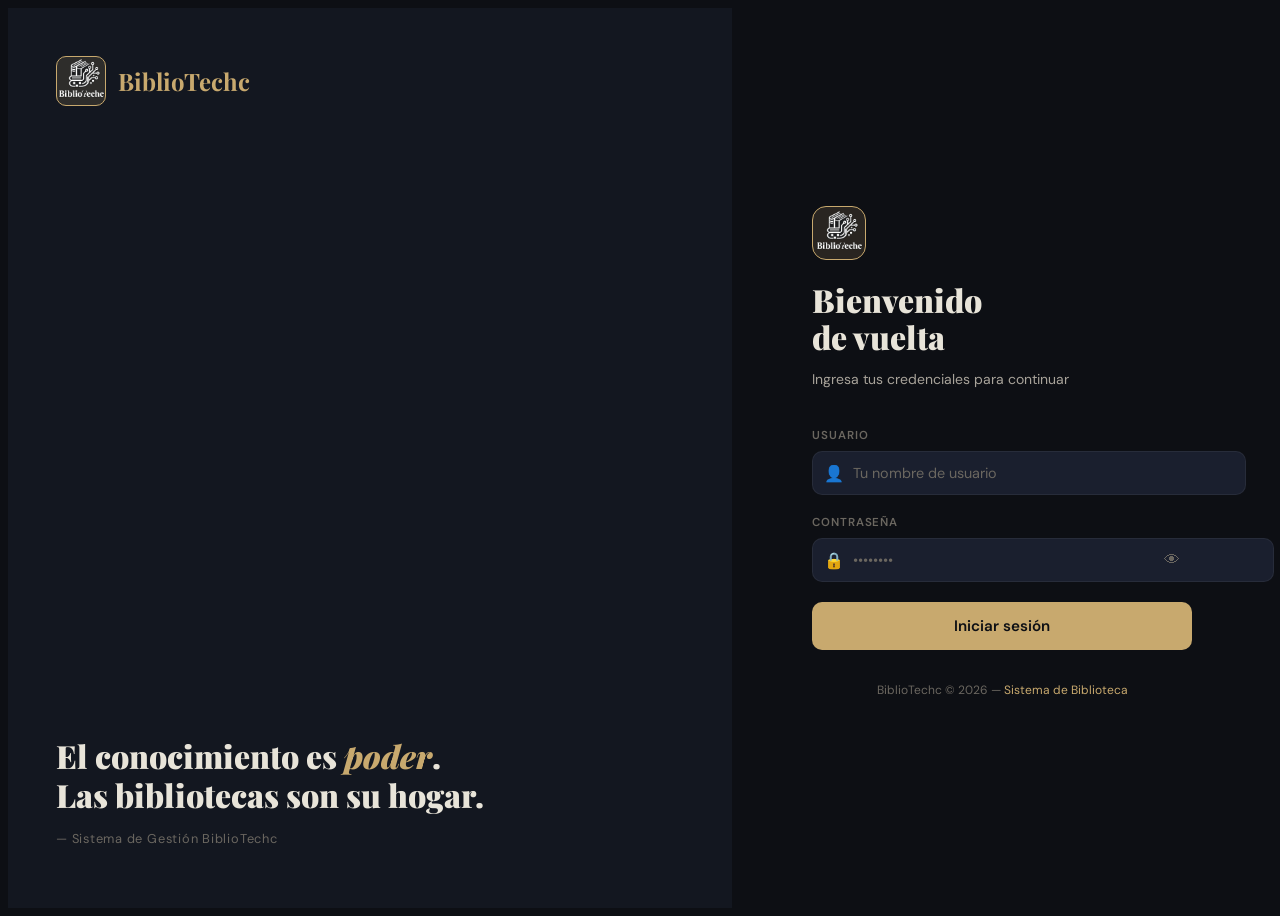
==== crear-acceso.html @ 3661be95 "pa subir" ====
<!DOCTYPE html>
<html lang="es">
<head>
  <meta charset="UTF-8"/>
  <meta name="viewport" content="width=device-width, initial-scale=1.0, viewport-fit=cover"/>
  <title>BiblioTechc — Crear acceso de administrador</title>
  <link rel="stylesheet" href="css/variables.css"/>
  <link rel="stylesheet" href="css/main.css"/>
  <link rel="stylesheet" href="css/components.css"/>
</head>
<body>
<div class="app-layout">

  <!-- SIDEBAR -->
  <aside class="sidebar" id="sidebar" role="navigation" aria-label="Menú principal">
    <div class="sidebar__brand">
      <div class="sidebar__logo-icon">📚</div>
      <span class="sidebar__brand-name">BiblioTechc</span>
    </div>
    <nav class="sidebar__nav">
      <div class="nav-section">
        <p class="nav-section__label">Principal</p>
        <a href="index.html"     class="nav-link"><span class="nav-link__icon">🏠</span> Inicio</a>
        <a href="dashboard.html" class="nav-link"><span class="nav-link__icon">📊</span> Dashboard</a>
        <a href="libros.html"    class="nav-link"><span class="nav-link__icon">📖</span> Libros</a>
        <a href="usuarios.html"  class="nav-link"><span class="nav-link__icon">👥</span> Usuarios</a>
        <a href="prestamos.html" class="nav-link"><span class="nav-link__icon">🔖</span> Préstamos</a>
      </div>
      <div class="nav-section">
        <p class="nav-section__label">Cuenta</p>
        <a href="perfil.html" class="nav-link"><span class="nav-link__icon">⚙️</span> Perfil</a>
        <a href="crear-acceso.html" class="nav-link"><span class="nav-link__icon">🔐</span> Crear acceso</a>
      </div>
    </nav>
    <div class="sidebar__footer">
      <div class="user-chip" id="logout-btn" role="button" tabindex="0">
        <div class="user-chip__avatar" id="user-initial">A</div>
        <div class="user-chip__info">
          <div class="user-chip__name" id="user-name">Usuario</div>
          <div class="user-chip__role">Administrador</div>
        </div>
        <span class="user-chip__logout">↩</span>
      </div>
    </div>
  </aside>

  <!-- MAIN -->
  <div class="main-content">
    <header class="topbar">
      <button class="sidebar-toggle" id="sidebar-toggle" aria-label="Abrir menú">☰</button>
      <div>
        <div class="topbar__title">Crear acceso</div>
        <div class="topbar__breadcrumb">
          <a href="usuarios.html" style="color:var(--clr-text-3);text-decoration:none">Usuarios</a>
          › <span>Crear acceso</span>
        </div>
      </div>
      <div class="topbar__spacer"></div>
      <a href="usuarios.html" class="btn btn--ghost btn--sm">← Volver</a>
    </header>

    <main class="page-body" style="max-width:640px">

      <div class="page-header animate-fade-up">
        <p class="page-header__eyebrow">Seguridad</p>
        <h1 class="page-header__title">Crear acceso de<br/>administrador</h1>
        <p class="page-header__sub">
          Asigna credenciales de acceso al sistema a un usuario con rol <strong>Admin</strong>.
          Solo los administradores pueden iniciar sesión.
        </p>
      </div>

      <!-- Info box -->
      <div style="
        background:var(--clr-accent-dim);
        border:1px solid var(--clr-border-2);
        border-radius:var(--r-md);
        padding:var(--sp-4) var(--sp-5);
        display:flex; gap:var(--sp-3); align-items:flex-start;
        margin-bottom:var(--sp-8);
      " class="animate-fade-up">
        <span style="font-size:1.2rem;flex-shrink:0">🔐</span>
        <div>
          <p style="font-size:var(--fs-sm);font-weight:var(--fw-med);color:var(--clr-accent);margin-bottom:4px">
            ¿Cómo funciona?
          </p>
          <p style="font-size:var(--fs-xs);color:var(--clr-text-2);line-height:1.7">
            El sistema vincula el acceso con el <code style="background:var(--clr-bg-4);padding:1px 5px;border-radius:3px;font-size:0.7rem">id_user</code>
            del usuario seleccionado. El campo <strong>usuario</strong> (nombre de acceso) actúa como
            identificador único en la colección <code style="background:var(--clr-bg-4);padding:1px 5px;border-radius:3px;font-size:0.7rem">login</code>.
          </p>
        </div>
      </div>

      <!-- Estado: cargando admins -->
      <div id="loading-admins" class="card animate-fade-up" style="text-align:center;padding:var(--sp-8)">
        <div class="spinner" style="margin:0 auto var(--sp-4)"></div>
        <p style="font-size:var(--fs-sm);color:var(--clr-text-3)">Cargando administradores disponibles…</p>
      </div>

      <!-- Estado: sin admins -->
      <div id="no-admins" class="card animate-fade-up hidden">
        <div class="empty-state" style="padding:var(--sp-10) var(--sp-4)">
          <div class="empty-state__icon">👤</div>
          <h3 class="empty-state__title">Sin administradores</h3>
          <p class="empty-state__sub">
            No hay usuarios con rol <strong>Admin</strong> registrados.<br/>
            Primero crea un usuario con ese rol en la sección Usuarios.
          </p>
          <a href="usuarios.html" class="btn btn--primary" style="margin-top:var(--sp-4)">
            Ir a Usuarios →
          </a>
        </div>
      </div>

      <!-- Formulario principal -->
      <div id="form-container" class="hidden">

        <!-- Paso 1: Seleccionar admin -->
        <div class="card card--glow animate-fade-up" style="margin-bottom:var(--sp-5)">
          <div class="card__header" style="margin-bottom:var(--sp-4)">
            <div>
              <div class="card__title">Paso 1 — Seleccionar administrador</div>
              <div class="card__sub">Solo usuarios con rol Admin pueden recibir acceso</div>
            </div>
          </div>

          <div class="form-group" style="margin-bottom:0">
            <label class="form-label" for="select-admin">
              Administrador <span class="required">*</span>
            </label>
            <select class="form-select" id="select-admin" style="width:100%">
              <option value="">— Selecciona un administrador —</option>
            </select>
            <p class="form-hint">Al seleccionar, se previsualiza su información</p>
          </div>
        </div>

        <!-- Preview del admin seleccionado -->
        <div id="admin-preview" class="card hidden animate-fade-up" style="margin-bottom:var(--sp-5)">
          <div style="display:flex;align-items:center;gap:var(--sp-4)">
            <div id="preview-avatar" style="
              width:52px;height:52px;border-radius:50%;
              background:var(--clr-accent-dim);
              border:2px solid var(--clr-accent);
              display:flex;align-items:center;justify-content:center;
              font-family:var(--ff-display);font-size:1.3rem;
              font-weight:900;color:var(--clr-accent);flex-shrink:0
            ">?</div>
            <div>
              <div id="preview-nombre" style="font-weight:var(--fw-semi);color:var(--clr-text)">—</div>
              <div id="preview-correo" style="font-size:var(--fs-xs);color:var(--clr-text-3);margin-top:2px">—</div>
              <div style="margin-top:6px">
                <span class="badge badge--gold">Admin</span>
                <span id="preview-id" class="badge badge--gray" style="margin-left:6px;font-size:0.65rem;font-family:monospace">id…</span>
              </div>
            </div>
          </div>
        </div>

        <!-- Paso 2: Credenciales -->
        <div class="card card--glow animate-fade-up" style="margin-bottom:var(--sp-6)">
          <div class="card__header" style="margin-bottom:var(--sp-4)">
            <div>
              <div class="card__title">Paso 2 — Credenciales de acceso</div>
              <div class="card__sub">Define el nombre de usuario y contraseña para el login</div>
            </div>
          </div>

          <form id="acceso-form" novalidate>
            <!-- usuario (= _id en colección login) -->
            <div class="form-group">
              <label class="form-label" for="f-usuario">
                Nombre de usuario <span class="required">*</span>
              </label>
              <div class="input-icon-wrap">
                <span class="icon-left" aria-hidden="true">👤</span>
                <input class="form-input has-left" type="text" id="f-usuario"
                  data-required
                  placeholder="ej: admin.garcia"
                  autocomplete="username"
                  spellcheck="false"/>
              </div>
              <p class="form-hint">Sin espacios ni caracteres especiales. Será el ID de login.</p>
              <p class="form-error" id="err-usuario">Campo requerido</p>
            </div>

            <!-- password -->
            <div class="form-group">
              <label class="form-label" for="f-password">
                Contraseña <span class="required">*</span>
              </label>
              <div class="input-icon-wrap">
                <span class="icon-left" aria-hidden="true">🔒</span>
                <input class="form-input has-left has-right" type="password" id="f-password"
                  data-required
                  placeholder="Mínimo 6 caracteres"
                  autocomplete="new-password"
                  minlength="6"/>
                <button type="button" class="icon-right" id="toggle-pw" aria-label="Mostrar contraseña">👁</button>
              </div>
              <p class="form-error" id="err-password">Mínimo 6 caracteres</p>
            </div>

            <!-- confirmar password -->
            <div class="form-group" style="margin-bottom:0">
              <label class="form-label" for="f-confirm">
                Confirmar contraseña <span class="required">*</span>
              </label>
              <div class="input-icon-wrap">
                <span class="icon-left" aria-hidden="true">🔒</span>
                <input class="form-input has-left" type="password" id="f-confirm"
                  data-required
                  placeholder="Repite la contraseña"
                  autocomplete="new-password"/>
              </div>
              <p class="form-error" id="err-confirm">Las contraseñas no coinciden</p>
            </div>
          </form>
        </div>

        <!-- Resumen antes de crear -->
        <div id="resumen-box" class="hidden animate-fade-up" style="
          background:var(--clr-green-dim);
          border:1px solid rgba(62,207,142,0.2);
          border-radius:var(--r-md);
          padding:var(--sp-4) var(--sp-5);
          margin-bottom:var(--sp-5);
          display:flex; gap:var(--sp-3); align-items:center;
        ">
          <span style="font-size:1.2rem">✅</span>
          <div style="font-size:var(--fs-sm);color:var(--clr-green)">
            Se creará el acceso para
            <strong id="resumen-nombre">—</strong>
            con usuario <strong id="resumen-usuario">—</strong>
          </div>
        </div>

        <!-- Botones -->
        <div style="display:flex;gap:var(--sp-3);justify-content:flex-end">
          <a href="usuarios.html" class="btn btn--ghost">Cancelar</a>
          <button class="btn btn--primary" id="btn-crear-acceso" style="min-width:180px">
            🔐 Crear acceso
          </button>
        </div>

      </div><!-- /form-container -->

    </main>
  </div>
</div>

<div class="toast-container"></div>

<script src="js/api.js"></script>
<script src="js/auth.js"></script>
<script src="js/crear-acceso.js"></script>
</body>
</html>
---- css/variables.css ----
/* ─────────────────────────────────────────
   BiblioTechc — variables.css
   Design tokens & custom properties
   Estética: Biblioteca nocturna · Editorial oscuro
   Fuentes: Playfair Display + DM Sans
───────────────────────────────────────── */

@import url('https://fonts.googleapis.com/css2?family=Playfair+Display:ital,wght@0,500;0,700;0,900;1,500&family=DM+Sans:ital,opsz,wght@0,9..40,300;0,9..40,400;0,9..40,500;0,9..40,600;1,9..40,300&display=swap');

:root {
  /* ── Paleta principal ── */
  --clr-bg:          #0d0f14;
  --clr-bg-2:        #131720;
  --clr-bg-3:        #1a1f2e;
  --clr-bg-4:        #212840;
  --clr-bg-card:     #161b28;
  --clr-bg-glass:    rgba(22, 27, 40, 0.75);

  --clr-accent:      #c8a96e;     /* dorado biblioteca */
  --clr-accent-soft: #e8c98a;
  --clr-accent-dim:  rgba(200, 169, 110, 0.15);
  --clr-accent-glow: rgba(200, 169, 110, 0.3);

  --clr-blue:        #4e8ef7;
  --clr-blue-dim:    rgba(78, 142, 247, 0.12);
  --clr-green:       #3ecf8e;
  --clr-green-dim:   rgba(62, 207, 142, 0.12);
  --clr-red:         #f06060;
  --clr-red-dim:     rgba(240, 96, 96, 0.12);
  --clr-amber:       #f5a623;
  --clr-amber-dim:   rgba(245, 166, 35, 0.12);

  --clr-text:        #e8e4d9;
  --clr-text-2:      #a8a39a;
  --clr-text-3:      #6b6760;
  --clr-text-inv:    #0d0f14;

  --clr-border:      rgba(200, 169, 110, 0.1);
  --clr-border-2:    rgba(200, 169, 110, 0.2);
  --clr-border-line: rgba(255,255,255,0.06);

  /* ── Tipografía ── */
  --ff-display: 'Playfair Display', Georgia, serif;
  --ff-body:    'DM Sans', system-ui, sans-serif;

  --fs-xs:   0.72rem;
  --fs-sm:   0.85rem;
  --fs-base: 1rem;
  --fs-md:   1.125rem;
  --fs-lg:   1.35rem;
  --fs-xl:   1.75rem;
  --fs-2xl:  2.25rem;
  --fs-3xl:  3rem;

  --fw-light:  300;
  --fw-reg:    400;
  --fw-med:    500;
  --fw-semi:   600;
  --fw-bold:   700;
  --fw-black:  900;

  --lh-tight:  1.15;
  --lh-normal: 1.5;
  --lh-loose:  1.8;

  /* ── Espaciado ── */
  --sp-1:  0.25rem;
  --sp-2:  0.5rem;
  --sp-3:  0.75rem;
  --sp-4:  1rem;
  --sp-5:  1.25rem;
  --sp-6:  1.5rem;
  --sp-8:  2rem;
  --sp-10: 2.5rem;
  --sp-12: 3rem;
  --sp-16: 4rem;

  /* ── Radios ── */
  --r-xs:  4px;
  --r-sm:  8px;
  --r-md:  12px;
  --r-lg:  16px;
  --r-xl:  24px;
  --r-full: 9999px;

  /* ── Sombras ── */
  --shadow-sm:    0 1px 4px rgba(0,0,0,0.4);
  --shadow-md:    0 4px 16px rgba(0,0,0,0.5);
  --shadow-lg:    0 8px 32px rgba(0,0,0,0.6);
  --shadow-glow:  0 0 20px rgba(200, 169, 110, 0.2);
  --shadow-card:  0 2px 12px rgba(0,0,0,0.4), 0 0 0 1px var(--clr-border);

  /* ── Transiciones ── */
  --tr-fast:   all 0.15s ease;
  --tr-base:   all 0.25s ease;
  --tr-slow:   all 0.4s ease;

  /* ── Layout ── */
  --sidebar-w: 240px;
  --topbar-h:  64px;
  --content-max: 1200px;

  /* ── Z-index ── */
  --z-base:    1;
  --z-nav:     100;
  --z-modal:   200;
  --z-toast:   300;
}
---- css/main.css ----
/* ─────────────────────────────────────────
   BiblioTechc — main.css
   Reset · Base · Layout · Utilidades
───────────────────────────────────────── */

/* ── Reset ── */
*, *::before, *::after { box-sizing: border-box; margin: 0; padding: 0; }
html { font-size: 16px; -webkit-text-size-adjust: 100%; scroll-behavior: smooth; }
body {
  font-family: var(--ff-body);
  font-weight: var(--fw-reg);
  font-size: var(--fs-base);
  line-height: var(--lh-normal);
  color: var(--clr-text);
  background-color: var(--clr-bg);
  min-height: 100dvh;
  -webkit-font-smoothing: antialiased;
  -moz-osx-font-smoothing: grayscale;
}
img, video { display: block; max-width: 100%; }
input, button, textarea, select { font: inherit; }
a { color: inherit; text-decoration: none; }
ul, ol { list-style: none; }
button { cursor: pointer; border: none; background: none; }

/* ── Tipografía base ── */
h1, h2, h3, h4 { font-family: var(--ff-display); line-height: var(--lh-tight); color: var(--clr-text); }
h1 { font-size: var(--fs-2xl); font-weight: var(--fw-bold); }
h2 { font-size: var(--fs-xl);  font-weight: var(--fw-bold); }
h3 { font-size: var(--fs-lg);  font-weight: var(--fw-med); }
h4 { font-size: var(--fs-md);  font-weight: var(--fw-med); }
p  { font-size: var(--fs-base); color: var(--clr-text-2); }
small { font-size: var(--fs-xs); color: var(--clr-text-3); }

/* ── Scroll personalizado ── */
::-webkit-scrollbar { width: 6px; height: 6px; }
::-webkit-scrollbar-track { background: var(--clr-bg-2); }
::-webkit-scrollbar-thumb { background: var(--clr-bg-4); border-radius: var(--r-full); }
::-webkit-scrollbar-thumb:hover { background: var(--clr-accent-dim); }

/* ── Layout base de app ── */
.app-layout {
  display: flex;
  min-height: 100dvh;
}

/* ── Sidebar ── */
.sidebar {
  position: fixed;
  top: 0; left: 0;
  width: var(--sidebar-w);
  height: 100dvh;
  background: var(--clr-bg-2);
  border-right: 1px solid var(--clr-border-line);
  display: flex;
  flex-direction: column;
  z-index: var(--z-nav);
  transition: transform 0.3s ease;
}

.sidebar__brand {
  padding: var(--sp-6) var(--sp-6) var(--sp-5);
  border-bottom: 1px solid var(--clr-border-line);
  display: flex;
  align-items: center;
  gap: var(--sp-3);
}

.sidebar__logo-icon {
  width: 36px; height: 36px;
  background: var(--clr-accent-dim);
  border: 1px solid var(--clr-accent);
  border-radius: var(--r-sm);
  display: flex; align-items: center; justify-content: center;
  font-size: 18px;
}

.sidebar__brand-name {
  font-family: var(--ff-display);
  font-size: var(--fs-lg);
  font-weight: var(--fw-bold);
  color: var(--clr-accent);
  letter-spacing: -0.02em;
}

.sidebar__nav { flex: 1; padding: var(--sp-4) var(--sp-3); overflow-y: auto; }

.nav-section { margin-bottom: var(--sp-6); }
.nav-section__label {
  font-size: var(--fs-xs);
  font-weight: var(--fw-semi);
  color: var(--clr-text-3);
  letter-spacing: 0.1em;
  text-transform: uppercase;
  padding: 0 var(--sp-3) var(--sp-2);
}

.nav-link {
  display: flex;
  align-items: center;
  gap: var(--sp-3);
  padding: var(--sp-3) var(--sp-3);
  border-radius: var(--r-sm);
  color: var(--clr-text-2);
  font-size: var(--fs-sm);
  font-weight: var(--fw-med);
  transition: var(--tr-base);
  position: relative;
}
.nav-link:hover {
  background: var(--clr-bg-3);
  color: var(--clr-text);
}
.nav-link.active {
  background: var(--clr-accent-dim);
  color: var(--clr-accent);
  border: 1px solid var(--clr-border);
}
.nav-link.active::before {
  content: '';
  position: absolute;
  left: -3px; top: 50%; transform: translateY(-50%);
  width: 3px; height: 60%;
  background: var(--clr-accent);
  border-radius: var(--r-full);
}
.nav-link__icon { font-size: 18px; opacity: 0.8; flex-shrink: 0; }
.nav-link__badge {
  margin-left: auto;
  background: var(--clr-accent-dim);
  color: var(--clr-accent);
  border: 1px solid var(--clr-border);
  font-size: var(--fs-xs);
  font-weight: var(--fw-semi);
  padding: 1px 7px;
  border-radius: var(--r-full);
}

.sidebar__footer {
  padding: var(--sp-4) var(--sp-3);
  border-top: 1px solid var(--clr-border-line);
}

.user-chip {
  display: flex; align-items: center; gap: var(--sp-3);
  padding: var(--sp-3);
  border-radius: var(--r-sm);
  background: var(--clr-bg-3);
  cursor: pointer;
  transition: var(--tr-base);
}
.user-chip:hover { background: var(--clr-bg-4); }
.user-chip__avatar {
  width: 32px; height: 32px;
  border-radius: var(--r-full);
  background: var(--clr-accent-dim);
  border: 1px solid var(--clr-accent);
  display: flex; align-items: center; justify-content: center;
  font-size: var(--fs-sm);
  font-weight: var(--fw-bold);
  color: var(--clr-accent);
  font-family: var(--ff-display);
  flex-shrink: 0;
}
.user-chip__info { flex: 1; min-width: 0; }
.user-chip__name { font-size: var(--fs-sm); font-weight: var(--fw-med); color: var(--clr-text); white-space: nowrap; overflow: hidden; text-overflow: ellipsis; }
.user-chip__role { font-size: var(--fs-xs); color: var(--clr-text-3); }
.user-chip__logout { color: var(--clr-text-3); font-size: 16px; transition: var(--tr-fast); }
.user-chip:hover .user-chip__logout { color: var(--clr-red); }

/* ── Main content ── */
.main-content {
  margin-left: var(--sidebar-w);
  flex: 1;
  min-height: 100dvh;
  display: flex;
  flex-direction: column;
}

.topbar {
  position: sticky; top: 0; z-index: var(--z-nav);
  height: var(--topbar-h);
  background: var(--clr-bg-glass);
  backdrop-filter: blur(16px);
  -webkit-backdrop-filter: blur(16px);
  border-bottom: 1px solid var(--clr-border-line);
  display: flex; align-items: center;
  padding: 0 var(--sp-8);
  gap: var(--sp-4);
}

.topbar__title {
  font-family: var(--ff-display);
  font-size: var(--fs-md);
  font-weight: var(--fw-med);
  color: var(--clr-text);
}
.topbar__breadcrumb {
  font-size: var(--fs-sm);
  color: var(--clr-text-3);
}
.topbar__breadcrumb span { color: var(--clr-accent); }

.topbar__spacer { flex: 1; }

.topbar__search {
  position: relative;
}
.topbar__search input {
  background: var(--clr-bg-3);
  border: 1px solid var(--clr-border-line);
  border-radius: var(--r-full);
  padding: var(--sp-2) var(--sp-4) var(--sp-2) calc(var(--sp-4) + 20px);
  color: var(--clr-text);
  font-size: var(--fs-sm);
  width: 220px;
  transition: var(--tr-base);
}
.topbar__search input::placeholder { color: var(--clr-text-3); }
.topbar__search input:focus {
  outline: none;
  border-color: var(--clr-accent);
  width: 280px;
  box-shadow: var(--shadow-glow);
}
.topbar__search-icon {
  position: absolute; left: var(--sp-3); top: 50%; transform: translateY(-50%);
  color: var(--clr-text-3); font-size: 15px;
}

.page-body {
  flex: 1;
  padding: var(--sp-8);
  max-width: var(--content-max);
  width: 100%;
}

/* ── Decoration ── */
.page-header {
  margin-bottom: var(--sp-8);
}
.page-header__eyebrow {
  font-size: var(--fs-xs);
  font-weight: var(--fw-semi);
  color: var(--clr-accent);
  letter-spacing: 0.1em;
  text-transform: uppercase;
  margin-bottom: var(--sp-2);
}
.page-header__title {
  font-family: var(--ff-display);
  font-size: var(--fs-2xl);
  font-weight: var(--fw-black);
  color: var(--clr-text);
  line-height: var(--lh-tight);
  margin-bottom: var(--sp-2);
}
.page-header__sub { font-size: var(--fs-sm); color: var(--clr-text-2); }

/* ── Separador decorativo ── */
.divider { height: 1px; background: var(--clr-border-line); margin: var(--sp-6) 0; }

/* ── Utilities ── */
.text-accent  { color: var(--clr-accent); }
.text-muted   { color: var(--clr-text-2); }
.text-dim     { color: var(--clr-text-3); }
.text-danger  { color: var(--clr-red); }
.text-success { color: var(--clr-green); }
.text-center  { text-align: center; }
.font-display { font-family: var(--ff-display); }
.fw-bold      { font-weight: var(--fw-bold); }

.flex         { display: flex; }
.flex-center  { display: flex; align-items: center; justify-content: center; }
.flex-between { display: flex; align-items: center; justify-content: space-between; }
.flex-gap-2   { gap: var(--sp-2); }
.flex-gap-3   { gap: var(--sp-3); }
.flex-gap-4   { gap: var(--sp-4); }
.items-center { align-items: center; }

.grid-2 { display: grid; grid-template-columns: repeat(2, 1fr); gap: var(--sp-4); }
.grid-3 { display: grid; grid-template-columns: repeat(3, 1fr); gap: var(--sp-4); }
.grid-4 { display: grid; grid-template-columns: repeat(4, 1fr); gap: var(--sp-4); }

.hidden { display: none !important; }
.sr-only { position: absolute; width: 1px; height: 1px; padding: 0; margin: -1px; overflow: hidden; clip: rect(0,0,0,0); white-space: nowrap; border: 0; }

/* ── Animaciones de entrada ── */
@keyframes fadeUp {
  from { opacity: 0; transform: translateY(16px); }
  to   { opacity: 1; transform: translateY(0); }
}
@keyframes fadeIn {
  from { opacity: 0; }
  to   { opacity: 1; }
}
@keyframes shimmer {
  from { background-position: -200% 0; }
  to   { background-position:  200% 0; }
}
@keyframes spin {
  to { transform: rotate(360deg); }
}
@keyframes pulse {
  0%, 100% { opacity: 1; }
  50%       { opacity: 0.5; }
}

.animate-fade-up   { animation: fadeUp 0.4s ease both; }
.animate-fade-in   { animation: fadeIn 0.3s ease both; }

/* stagger hijos */
.stagger > *:nth-child(1) { animation-delay: 0.05s; }
.stagger > *:nth-child(2) { animation-delay: 0.10s; }
.stagger > *:nth-child(3) { animation-delay: 0.15s; }
.stagger > *:nth-child(4) { animation-delay: 0.20s; }
.stagger > *:nth-child(5) { animation-delay: 0.25s; }
.stagger > *:nth-child(6) { animation-delay: 0.30s; }

/* ── Skeleton loader ── */
.skeleton {
  background: linear-gradient(90deg, var(--clr-bg-3) 25%, var(--clr-bg-4) 50%, var(--clr-bg-3) 75%);
  background-size: 200% 100%;
  animation: shimmer 1.5s infinite;
  border-radius: var(--r-sm);
}

/* ── Spinner ── */
.spinner {
  width: 20px; height: 20px;
  border: 2px solid var(--clr-bg-4);
  border-top-color: var(--clr-accent);
  border-radius: 50%;
  animation: spin 0.7s linear infinite;
  display: inline-block;
}

/* ── Responsive: colapsar sidebar en móvil ── */
.sidebar-toggle {
  display: none;
  align-items: center; justify-content: center;
  width: 36px; height: 36px;
  background: var(--clr-bg-3);
  border: 1px solid var(--clr-border-line);
  border-radius: var(--r-sm);
  color: var(--clr-text);
  font-size: 20px;
}

@media (max-width: 768px) {
  .sidebar { transform: translateX(-100%); }
  .sidebar.open { transform: translateX(0); box-shadow: var(--shadow-lg); }
  .main-content { margin-left: 0; }
  .sidebar-toggle { display: flex; }
  .page-body { padding: var(--sp-4); }
  .grid-4 { grid-template-columns: repeat(2, 1fr); }
  .grid-3 { grid-template-columns: repeat(2, 1fr); }
  .topbar { padding: 0 var(--sp-4); }
  .topbar__search input { width: 160px; }
  .sidebar-overlay {
    position: fixed; inset: 0;
    background: rgba(0,0,0,0.5);
    z-index: calc(var(--z-nav) - 1);
  }
}
---- css/components.css ----
/* ─────────────────────────────────────────
   BiblioTechc — components.css
   Botones · Cards · Tablas · Modales
   Formularios · Toasts · Badges · Tags
───────────────────────────────────────── */

/* ════════════════════════
   BOTONES
════════════════════════ */
.btn {
  display: inline-flex;
  align-items: center;
  justify-content: center;
  gap: var(--sp-2);
  padding: var(--sp-2) var(--sp-5);
  border-radius: var(--r-sm);
  font-family: var(--ff-body);
  font-size: var(--fs-sm);
  font-weight: var(--fw-med);
  line-height: 1;
  cursor: pointer;
  transition: var(--tr-base);
  white-space: nowrap;
  border: 1px solid transparent;
  position: relative;
  overflow: hidden;
}
.btn:disabled { opacity: 0.45; cursor: not-allowed; pointer-events: none; }
.btn:focus-visible { outline: 2px solid var(--clr-accent); outline-offset: 2px; }

/* ripple */
.btn::after {
  content: '';
  position: absolute;
  inset: 0;
  background: white;
  opacity: 0;
  transition: opacity 0.2s;
}
.btn:active::after { opacity: 0.08; }

.btn--primary {
  background: var(--clr-accent);
  color: var(--clr-text-inv);
  border-color: var(--clr-accent);
}
.btn--primary:hover {
  background: var(--clr-accent-soft);
  box-shadow: 0 4px 12px rgba(200,169,110,0.35);
  transform: translateY(-1px);
}

.btn--ghost {
  background: transparent;
  color: var(--clr-text-2);
  border-color: var(--clr-border-line);
}
.btn--ghost:hover { background: var(--clr-bg-3); color: var(--clr-text); border-color: var(--clr-border-2); }

.btn--danger {
  background: var(--clr-red-dim);
  color: var(--clr-red);
  border-color: rgba(240,96,96,0.25);
}
.btn--danger:hover { background: rgba(240,96,96,0.2); box-shadow: 0 0 12px rgba(240,96,96,0.2); }

.btn--success {
  background: var(--clr-green-dim);
  color: var(--clr-green);
  border-color: rgba(62,207,142,0.25);
}
.btn--success:hover { background: rgba(62,207,142,0.2); }

.btn--sm { padding: var(--sp-1) var(--sp-3); font-size: var(--fs-xs); }
.btn--lg { padding: var(--sp-3) var(--sp-8); font-size: var(--fs-base); }
.btn--full { width: 100%; }
.btn--icon { padding: var(--sp-2); width: 36px; height: 36px; }
.btn--loading { pointer-events: none; }
.btn--loading .btn-label { opacity: 0; }
.btn--loading::before {
  content: '';
  position: absolute;
  width: 16px; height: 16px;
  border: 2px solid currentColor;
  border-top-color: transparent;
  border-radius: 50%;
  animation: spin 0.6s linear infinite;
}

/* ════════════════════════
   CARDS
════════════════════════ */
.card {
  background: var(--clr-bg-card);
  border: 1px solid var(--clr-border-line);
  border-radius: var(--r-lg);
  padding: var(--sp-6);
  position: relative;
  overflow: hidden;
  transition: var(--tr-base);
}
.card:hover { border-color: var(--clr-border); }

.card--interactive { cursor: pointer; }
.card--interactive:hover {
  transform: translateY(-2px);
  box-shadow: var(--shadow-md);
  border-color: var(--clr-accent);
}

.card--glow::before {
  content: '';
  position: absolute;
  top: 0; left: 0; right: 0;
  height: 1px;
  background: linear-gradient(90deg, transparent, var(--clr-accent), transparent);
}

.card__header { display: flex; align-items: flex-start; justify-content: space-between; margin-bottom: var(--sp-4); }
.card__title  { font-family: var(--ff-display); font-size: var(--fs-md); font-weight: var(--fw-semi); color: var(--clr-text); }
.card__sub    { font-size: var(--fs-xs); color: var(--clr-text-3); margin-top: var(--sp-1); }

/* ── Stat card ── */
.stat-card {
  background: var(--clr-bg-card);
  border: 1px solid var(--clr-border-line);
  border-radius: var(--r-lg);
  padding: var(--sp-6);
  position: relative;
  overflow: hidden;
  transition: var(--tr-base);
}
.stat-card:hover { border-color: var(--clr-border); transform: translateY(-2px); }

.stat-card__icon {
  width: 44px; height: 44px;
  border-radius: var(--r-md);
  display: flex; align-items: center; justify-content: center;
  font-size: 22px;
  margin-bottom: var(--sp-4);
}
.stat-card__icon--gold    { background: var(--clr-accent-dim); color: var(--clr-accent); }
.stat-card__icon--blue    { background: var(--clr-blue-dim);   color: var(--clr-blue); }
.stat-card__icon--green   { background: var(--clr-green-dim);  color: var(--clr-green); }
.stat-card__icon--amber   { background: var(--clr-amber-dim);  color: var(--clr-amber); }
.stat-card__icon--red     { background: var(--clr-red-dim);    color: var(--clr-red); }

.stat-card__value {
  font-family: var(--ff-display);
  font-size: var(--fs-3xl);
  font-weight: var(--fw-black);
  color: var(--clr-text);
  line-height: 1;
  margin-bottom: var(--sp-1);
}
.stat-card__label { font-size: var(--fs-sm); color: var(--clr-text-2); }
.stat-card__delta {
  font-size: var(--fs-xs);
  font-weight: var(--fw-med);
  margin-top: var(--sp-3);
  display: flex;
  align-items: center;
  gap: var(--sp-1);
}
.stat-card__delta--up   { color: var(--clr-green); }
.stat-card__delta--down { color: var(--clr-red); }

/* ── Book card ── */
.book-card {
  background: var(--clr-bg-card);
  border: 1px solid var(--clr-border-line);
  border-radius: var(--r-lg);
  overflow: hidden;
  transition: var(--tr-base);
  cursor: pointer;
}
.book-card:hover { border-color: var(--clr-accent); transform: translateY(-2px); box-shadow: var(--shadow-md); }
.book-card__cover {
  width: 100%;
  aspect-ratio: 3/2;
  object-fit: cover;
  background: var(--clr-bg-3);
}
.book-card__cover-placeholder {
  width: 100%;
  aspect-ratio: 3/2;
  background: var(--clr-bg-3);
  display: flex; align-items: center; justify-content: center;
  font-size: 40px;
  color: var(--clr-text-3);
}
.book-card__body { padding: var(--sp-4); }
.book-card__title { font-family: var(--ff-display); font-size: var(--fs-sm); font-weight: var(--fw-semi); color: var(--clr-text); margin-bottom: var(--sp-1); line-height: 1.3; }
.book-card__author { font-size: var(--fs-xs); color: var(--clr-text-3); margin-bottom: var(--sp-3); }
.book-card__footer { display: flex; align-items: center; justify-content: space-between; }

/* ════════════════════════
   TABLAS
════════════════════════ */
.table-wrapper {
  width: 100%;
  overflow-x: auto;
  border-radius: var(--r-lg);
  border: 1px solid var(--clr-border-line);
  background: var(--clr-bg-card);
}

.data-table {
  width: 100%;
  border-collapse: collapse;
  font-size: var(--fs-sm);
}

.data-table thead {
  background: var(--clr-bg-3);
  border-bottom: 1px solid var(--clr-border-line);
}
.data-table th {
  text-align: left;
  padding: var(--sp-3) var(--sp-5);
  font-size: var(--fs-xs);
  font-weight: var(--fw-semi);
  color: var(--clr-text-3);
  letter-spacing: 0.06em;
  text-transform: uppercase;
  white-space: nowrap;
  cursor: pointer;
  user-select: none;
  transition: color 0.2s;
}
.data-table th:hover { color: var(--clr-accent); }
.data-table th .sort-icon { margin-left: var(--sp-1); opacity: 0.5; }
.data-table th.sorted .sort-icon { opacity: 1; color: var(--clr-accent); }

.data-table td {
  padding: var(--sp-4) var(--sp-5);
  color: var(--clr-text-2);
  border-bottom: 1px solid var(--clr-border-line);
  white-space: nowrap;
}
.data-table tr:last-child td { border-bottom: none; }
.data-table tbody tr {
  transition: background 0.15s;
}
.data-table tbody tr:hover { background: var(--clr-bg-3); }

.data-table .cell-primary { color: var(--clr-text); font-weight: var(--fw-med); }
.data-table .cell-mono    { font-family: monospace; font-size: var(--fs-xs); color: var(--clr-text-3); }
.data-table .cell-actions { display: flex; gap: var(--sp-2); justify-content: flex-end; }

/* ── Tabla vacía ── */
.table-empty {
  text-align: center;
  padding: var(--sp-16) var(--sp-8);
  color: var(--clr-text-3);
}
.table-empty__icon { font-size: 48px; opacity: 0.3; margin-bottom: var(--sp-4); }
.table-empty__msg  { font-size: var(--fs-sm); }

/* ════════════════════════
   MODALES
════════════════════════ */
.modal-backdrop {
  position: fixed; inset: 0;
  background: rgba(0,0,0,0.7);
  backdrop-filter: blur(4px);
  -webkit-backdrop-filter: blur(4px);
  z-index: var(--z-modal);
  display: flex; align-items: center; justify-content: center;
  padding: var(--sp-4);
  opacity: 0;
  pointer-events: none;
  transition: opacity 0.25s ease;
}
.modal-backdrop.open {
  opacity: 1;
  pointer-events: auto;
}

.modal {
  background: var(--clr-bg-2);
  border: 1px solid var(--clr-border);
  border-radius: var(--r-xl);
  width: 100%;
  max-width: 560px;
  max-height: 90dvh;
  overflow-y: auto;
  transform: translateY(20px) scale(0.97);
  transition: transform 0.3s ease, opacity 0.3s ease;
  opacity: 0;
  box-shadow: var(--shadow-lg), var(--shadow-glow);
}
.modal-backdrop.open .modal {
  transform: translateY(0) scale(1);
  opacity: 1;
}

.modal__header {
  display: flex; align-items: center; justify-content: space-between;
  padding: var(--sp-6) var(--sp-6) var(--sp-4);
  border-bottom: 1px solid var(--clr-border-line);
  position: sticky; top: 0; background: var(--clr-bg-2); z-index: 1;
}
.modal__title   { font-family: var(--ff-display); font-size: var(--fs-lg); font-weight: var(--fw-bold); color: var(--clr-text); }
.modal__close   { width: 32px; height: 32px; border-radius: var(--r-sm); display: flex; align-items: center; justify-content: center; color: var(--clr-text-3); font-size: 20px; transition: var(--tr-fast); }
.modal__close:hover { background: var(--clr-bg-3); color: var(--clr-text); }

.modal__body    { padding: var(--sp-6); }
.modal__footer  { padding: var(--sp-4) var(--sp-6); border-top: 1px solid var(--clr-border-line); display: flex; gap: var(--sp-3); justify-content: flex-end; }

/* ════════════════════════
   FORMULARIOS
════════════════════════ */
.form-group { margin-bottom: var(--sp-5); }
.form-row   { display: grid; grid-template-columns: 1fr 1fr; gap: var(--sp-4); }

.form-label {
  display: block;
  font-size: var(--fs-xs);
  font-weight: var(--fw-semi);
  color: var(--clr-text-3);
  letter-spacing: 0.06em;
  text-transform: uppercase;
  margin-bottom: var(--sp-2);
}
.form-label .required { color: var(--clr-red); margin-left: 2px; }

.form-input, .form-select, .form-textarea {
  width: 100%;
  background: var(--clr-bg-3);
  border: 1px solid var(--clr-border-line);
  border-radius: var(--r-sm);
  padding: var(--sp-3) var(--sp-4);
  color: var(--clr-text);
  font-size: var(--fs-sm);
  transition: var(--tr-base);
  appearance: none;
}
.form-input::placeholder, .form-textarea::placeholder { color: var(--clr-text-3); }
.form-input:focus, .form-select:focus, .form-textarea:focus {
  outline: none;
  border-color: var(--clr-accent);
  box-shadow: 0 0 0 3px var(--clr-accent-dim);
  background: var(--clr-bg-4);
}
.form-input.error, .form-select.error, .form-textarea.error {
  border-color: var(--clr-red);
  box-shadow: 0 0 0 3px var(--clr-red-dim);
}

.form-select { background-image: url("data:image/svg+xml,%3Csvg width='12' height='8' viewBox='0 0 12 8' xmlns='http://www.w3.org/2000/svg'%3E%3Cpath d='M1 1l5 5 5-5' stroke='%236b6760' stroke-width='1.5' fill='none' stroke-linecap='round'/%3E%3C/svg%3E"); background-repeat: no-repeat; background-position: right 12px center; padding-right: 36px; }
.form-select option { background: var(--clr-bg-2); }

.form-textarea { resize: vertical; min-height: 88px; }

.form-hint  { font-size: var(--fs-xs); color: var(--clr-text-3); margin-top: var(--sp-1); }
.form-error { font-size: var(--fs-xs); color: var(--clr-red);     margin-top: var(--sp-1); display: none; }
.form-group.has-error .form-error { display: block; }

/* ── Input con icono ── */
.input-icon-wrap { position: relative; }
.input-icon-wrap .icon-left  { position: absolute; left: var(--sp-3); top: 50%; transform: translateY(-50%); color: var(--clr-text-3); font-size: 16px; pointer-events: none; }
.input-icon-wrap .icon-right { position: absolute; right: var(--sp-3); top: 50%; transform: translateY(-50%); color: var(--clr-text-3); font-size: 16px; cursor: pointer; }
.input-icon-wrap .form-input.has-left  { padding-left: calc(var(--sp-3) + 24px); }
.input-icon-wrap .form-input.has-right { padding-right: calc(var(--sp-3) + 24px); }

/* ════════════════════════
   BADGES / TAGS
════════════════════════ */
.badge {
  display: inline-flex; align-items: center; gap: 4px;
  padding: 2px 10px;
  border-radius: var(--r-full);
  font-size: var(--fs-xs);
  font-weight: var(--fw-semi);
  letter-spacing: 0.03em;
  border: 1px solid transparent;
}
.badge--gold    { background: var(--clr-accent-dim); color: var(--clr-accent);   border-color: var(--clr-border); }
.badge--blue    { background: var(--clr-blue-dim);   color: var(--clr-blue);     border-color: rgba(78,142,247,0.2); }
.badge--green   { background: var(--clr-green-dim);  color: var(--clr-green);    border-color: rgba(62,207,142,0.2); }
.badge--red     { background: var(--clr-red-dim);    color: var(--clr-red);      border-color: rgba(240,96,96,0.2); }
.badge--amber   { background: var(--clr-amber-dim);  color: var(--clr-amber);    border-color: rgba(245,166,35,0.2); }
.badge--gray    { background: var(--clr-bg-3);       color: var(--clr-text-2);   border-color: var(--clr-border-line); }

.badge .dot { width: 6px; height: 6px; border-radius: 50%; background: currentColor; }

/* ════════════════════════
   TOASTS
════════════════════════ */
.toast-container {
  position: fixed;
  bottom: var(--sp-6); right: var(--sp-6);
  z-index: var(--z-toast);
  display: flex; flex-direction: column; gap: var(--sp-3);
  pointer-events: none;
}

.toast {
  background: var(--clr-bg-2);
  border: 1px solid var(--clr-border);
  border-radius: var(--r-md);
  padding: var(--sp-4) var(--sp-5);
  display: flex; align-items: flex-start; gap: var(--sp-3);
  box-shadow: var(--shadow-lg);
  min-width: 300px; max-width: 400px;
  pointer-events: auto;
  animation: slideInRight 0.3s ease;
  transition: var(--tr-base);
}
@keyframes slideInRight {
  from { transform: translateX(100%); opacity: 0; }
  to   { transform: translateX(0);    opacity: 1; }
}
.toast.hiding { animation: slideOutRight 0.3s ease forwards; }
@keyframes slideOutRight {
  to { transform: translateX(120%); opacity: 0; }
}

.toast__icon { font-size: 20px; flex-shrink: 0; margin-top: 1px; }
.toast__content { flex: 1; }
.toast__title { font-size: var(--fs-sm); font-weight: var(--fw-med); color: var(--clr-text); margin-bottom: 2px; }
.toast__msg   { font-size: var(--fs-xs); color: var(--clr-text-2); }
.toast__close { color: var(--clr-text-3); font-size: 16px; cursor: pointer; flex-shrink: 0; }

.toast--success { border-left: 3px solid var(--clr-green);  }
.toast--success .toast__icon { color: var(--clr-green); }
.toast--error   { border-left: 3px solid var(--clr-red);    }
.toast--error   .toast__icon { color: var(--clr-red); }
.toast--info    { border-left: 3px solid var(--clr-blue);   }
.toast--info    .toast__icon { color: var(--clr-blue); }
.toast--warning { border-left: 3px solid var(--clr-amber);  }
.toast--warning .toast__icon { color: var(--clr-amber); }

/* ════════════════════════
   PAGINACIÓN
════════════════════════ */
.pagination {
  display: flex; align-items: center; gap: var(--sp-2);
  justify-content: center;
  padding: var(--sp-6) 0 var(--sp-2);
}
.pagination__btn {
  width: 36px; height: 36px;
  border-radius: var(--r-sm);
  display: flex; align-items: center; justify-content: center;
  background: var(--clr-bg-3);
  border: 1px solid var(--clr-border-line);
  color: var(--clr-text-2);
  font-size: var(--fs-sm);
  transition: var(--tr-fast);
  cursor: pointer;
}
.pagination__btn:hover    { border-color: var(--clr-accent); color: var(--clr-accent); }
.pagination__btn.active   { background: var(--clr-accent); color: var(--clr-text-inv); border-color: var(--clr-accent); font-weight: var(--fw-semi); }
.pagination__btn:disabled { opacity: 0.35; cursor: not-allowed; }
.pagination__info { font-size: var(--fs-xs); color: var(--clr-text-3); margin: 0 var(--sp-3); }

/* ════════════════════════
   CONFIRM DIALOG
════════════════════════ */
.confirm-dialog .modal { max-width: 400px; }
.confirm-dialog__body { text-align: center; padding: var(--sp-8) var(--sp-6); }
.confirm-dialog__icon { font-size: 48px; margin-bottom: var(--sp-4); }
.confirm-dialog__title { font-family: var(--ff-display); font-size: var(--fs-lg); color: var(--clr-text); margin-bottom: var(--sp-2); }
.confirm-dialog__msg { font-size: var(--fs-sm); color: var(--clr-text-2); }

/* ════════════════════════
   TOOLBAR (filtros + acciones)
════════════════════════ */
.toolbar {
  display: flex; align-items: center; gap: var(--sp-3);
  flex-wrap: wrap;
  margin-bottom: var(--sp-5);
}
.toolbar__left  { display: flex; align-items: center; gap: var(--sp-3); flex: 1; flex-wrap: wrap; }
.toolbar__right { display: flex; align-items: center; gap: var(--sp-2); flex-shrink: 0; }

.search-bar {
  position: relative;
  flex: 1; min-width: 220px; max-width: 360px;
}
.search-bar input {
  width: 100%;
  background: var(--clr-bg-3);
  border: 1px solid var(--clr-border-line);
  border-radius: var(--r-sm);
  padding: var(--sp-2) var(--sp-4) var(--sp-2) calc(var(--sp-4) + 22px);
  color: var(--clr-text);
  font-size: var(--fs-sm);
  transition: var(--tr-base);
}
.search-bar input::placeholder { color: var(--clr-text-3); }
.search-bar input:focus { outline: none; border-color: var(--clr-accent); box-shadow: 0 0 0 3px var(--clr-accent-dim); }
.search-bar .search-icon { position: absolute; left: var(--sp-3); top: 50%; transform: translateY(-50%); color: var(--clr-text-3); font-size: 15px; }

/* ════════════════════════
   DETAIL PANEL (libro / usuario)
════════════════════════ */
.detail-row {
  display: flex; gap: var(--sp-4);
  padding: var(--sp-3) 0;
  border-bottom: 1px solid var(--clr-border-line);
  align-items: flex-start;
}
.detail-row:last-child { border-bottom: none; }
.detail-row__label { font-size: var(--fs-xs); font-weight: var(--fw-semi); color: var(--clr-text-3); letter-spacing: 0.06em; text-transform: uppercase; min-width: 130px; flex-shrink: 0; padding-top: 2px; }
.detail-row__value { font-size: var(--fs-sm); color: var(--clr-text); word-break: break-word; }

/* ════════════════════════
   AVAILABILITY BAR
════════════════════════ */
.avail-bar { margin-top: var(--sp-2); }
.avail-bar__track {
  height: 6px;
  background: var(--clr-bg-4);
  border-radius: var(--r-full);
  overflow: hidden;
}
.avail-bar__fill {
  height: 100%;
  border-radius: var(--r-full);
  background: var(--clr-green);
  transition: width 0.6s ease;
}
.avail-bar__fill.medium { background: var(--clr-amber); }
.avail-bar__fill.low    { background: var(--clr-red); }
.avail-bar__label { font-size: var(--fs-xs); color: var(--clr-text-3); margin-top: var(--sp-1); }

/* ════════════════════════
   EMPTY STATE (genérico)
════════════════════════ */
.empty-state {
  display: flex; flex-direction: column; align-items: center;
  text-align: center;
  padding: var(--sp-16) var(--sp-8);
  color: var(--clr-text-3);
}
.empty-state__icon { font-size: 56px; opacity: 0.25; margin-bottom: var(--sp-6); }
.empty-state__title { font-family: var(--ff-display); font-size: var(--fs-lg); color: var(--clr-text-2); margin-bottom: var(--sp-2); }
.empty-state__sub   { font-size: var(--fs-sm); color: var(--clr-text-3); max-width: 340px; margin-bottom: var(--sp-6); }
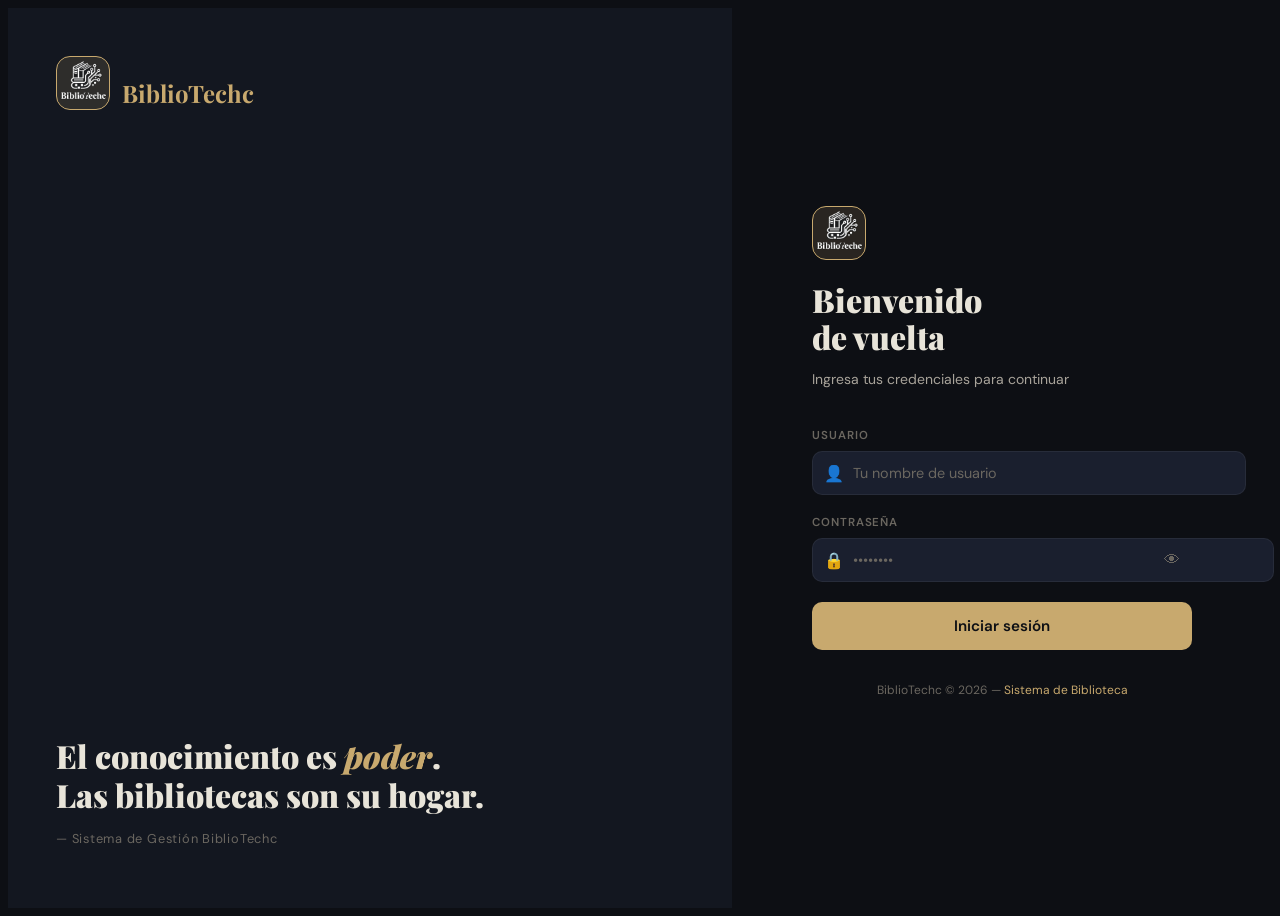
==== commit d6f17322: "interface Funciona de manera corrceta todo" ====
--- a/crear-acceso.html
+++ b/crear-acceso.html
@@ -4,6 +4,7 @@
   <meta charset="UTF-8"/>
   <meta name="viewport" content="width=device-width, initial-scale=1.0, viewport-fit=cover"/>
   <title>BiblioTechc — Crear acceso de administrador</title>
+  <link rel="icon" href="img/bibliotech_dorado.svg"/>
   <link rel="stylesheet" href="css/variables.css"/>
   <link rel="stylesheet" href="css/main.css"/>
   <link rel="stylesheet" href="css/components.css"/>
@@ -14,7 +15,7 @@
   <!-- SIDEBAR -->
   <aside class="sidebar" id="sidebar" role="navigation" aria-label="Menú principal">
     <div class="sidebar__brand">
-      <div class="sidebar__logo-icon">📚</div>
+      <div class="sidebar__logo-icon" aria-hidden="true"><img src="img/bibliotech_blanco.svg" alt="BiblioTechc"  style="width: 100px; height: auto;"/></div>
       <span class="sidebar__brand-name">BiblioTechc</span>
     </div>
     <nav class="sidebar__nav">
